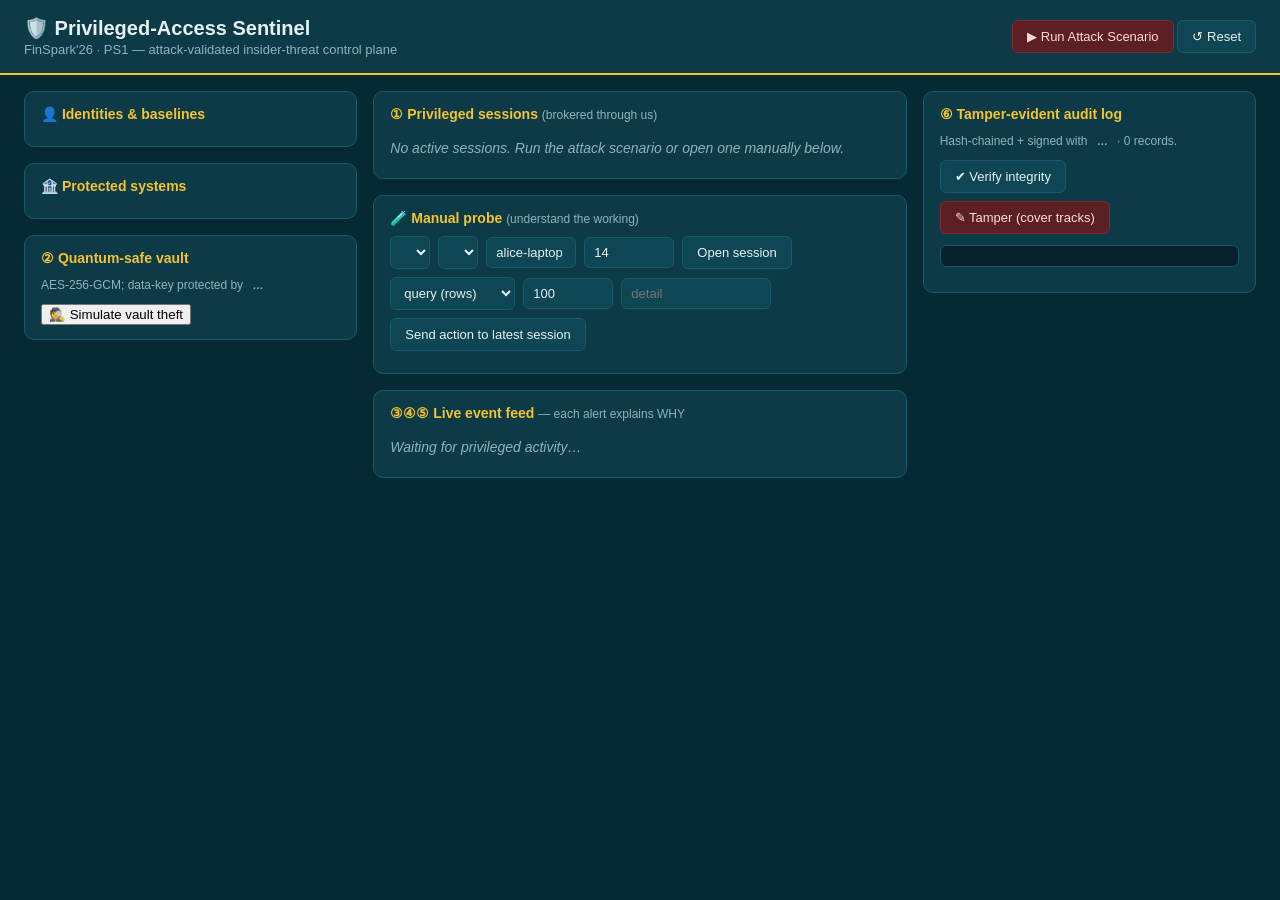
==== frontend/index.html @ d0da98f4 "Privileged-Access Sentinel — FinSpark'26 PS1 MVP Attack-validated insider-threat control plane for b" ====
<!DOCTYPE html>
<html lang="en">
<head>
  <meta charset="UTF-8" />
  <meta name="viewport" content="width=device-width, initial-scale=1.0" />
  <title>Privileged-Access Sentinel · FinSpark'26</title>
  <link rel="stylesheet" href="styles.css" />
</head>
<body>
  <header>
    <div>
      <h1>🛡️ Privileged-Access Sentinel</h1>
      <p class="sub">FinSpark'26 · PS1 — attack-validated insider-threat control plane</p>
    </div>
    <div class="controls">
      <button id="run-attack" class="danger">▶ Run Attack Scenario</button>
      <button id="reset">↺ Reset</button>
    </div>
  </header>

  <main>
    <!-- LEFT -->
    <section class="col">
      <div class="card">
        <h2>👤 Identities &amp; baselines</h2>
        <div id="identities"></div>
      </div>
      <div class="card">
        <h2>🏦 Protected systems</h2>
        <div id="systems"></div>
      </div>
      <div class="card">
        <h2>② Quantum-safe vault</h2>
        <p class="muted">AES-256-GCM; data-key protected by <span id="kem-status" class="crypto-badge">…</span></p>
        <button id="exfil">🕵 Simulate vault theft</button>
        <pre id="exfil-out" class="hidden"></pre>
      </div>
    </section>

    <!-- CENTER -->
    <section class="col wide">
      <div class="card">
        <h2>① Privileged sessions <span class="muted">(brokered through us)</span></h2>
        <div id="sessions" class="empty">No active sessions. Run the attack scenario or open one manually below.</div>
      </div>

      <div class="card">
        <h2>🧪 Manual probe <span class="muted">(understand the working)</span></h2>
        <div class="form-row">
          <select id="m-user"></select>
          <select id="m-system"></select>
          <input id="m-device" placeholder="device" value="alice-laptop" />
          <input id="m-hour" type="number" min="0" max="23" value="14" title="hour" />
          <button id="m-open">Open session</button>
        </div>
        <div class="form-row">
          <select id="m-action">
            <option value="query">query (rows)</option>
            <option value="create_user">create_user</option>
            <option value="grant">grant</option>
            <option value="config_change">config_change</option>
          </select>
          <input id="m-rows" type="number" value="100" title="rows" />
          <input id="m-detail" placeholder="detail" value="" />
          <button id="m-act">Send action to latest session</button>
        </div>
      </div>

      <div class="card">
        <h2>③④⑤ Live event feed <span class="muted">— each alert explains WHY</span></h2>
        <div id="feed" class="empty">Waiting for privileged activity…</div>
      </div>
    </section>

    <!-- RIGHT -->
    <section class="col">
      <div class="card">
        <h2>⑥ Tamper-evident audit log</h2>
        <p class="muted">Hash-chained + signed with <span id="sig-status" class="crypto-badge">…</span> · <span id="audit-count">0</span> records.</p>
        <div class="form-row">
          <button id="verify">✔ Verify integrity</button>
          <button id="tamper" class="danger">✎ Tamper (cover tracks)</button>
        </div>
        <div id="audit-result"></div>
        <pre id="audit-log"></pre>
      </div>
    </section>
  </main>
</body>
<script src="app.js"></script>
</html>
---- frontend/styles.css ----
:root {
  --bg: #062a33;
  --panel: #0c3a46;
  --panel2: #0f4654;
  --line: #1b5a6b;
  --text: #e6f2f4;
  --muted: #8fb3bb;
  --gold: #f4c430;
  --green: #34d399;
  --amber: #fbbf24;
  --orange: #fb923c;
  --red: #f87171;
}
* { box-sizing: border-box; }
body {
  margin: 0; background: var(--bg); color: var(--text);
  font-family: -apple-system, BlinkMacSystemFont, "Segoe UI", Roboto, sans-serif;
  font-size: 14px;
}
header {
  display: flex; justify-content: space-between; align-items: center;
  padding: 16px 24px; background: var(--panel); border-bottom: 2px solid var(--gold);
}
header h1 { margin: 0; font-size: 20px; }
.sub { margin: 2px 0 0; color: var(--muted); font-size: 13px; }
.controls button, .form-row button {
  background: var(--panel2); color: var(--text); border: 1px solid var(--line);
  padding: 8px 14px; border-radius: 6px; cursor: pointer; font-size: 13px;
}
.controls button:hover, .form-row button:hover { background: var(--line); }
button.danger { background: #5b1f24; border-color: #7f2a31; color: #ffd9dc; }
button.danger:hover { background: #7f2a31; }

main { display: grid; grid-template-columns: 1fr 1.6fr 1fr; gap: 16px; padding: 16px 24px; }
.col { display: flex; flex-direction: column; gap: 16px; }
.card { background: var(--panel); border: 1px solid var(--line); border-radius: 10px; padding: 14px 16px; }
.card h2 { margin: 0 0 10px; font-size: 14px; color: var(--gold); font-weight: 600; }
.muted { color: var(--muted); font-weight: 400; font-size: 12px; }
.empty { color: var(--muted); font-style: italic; padding: 8px 0; }
.hidden { display: none; }

/* identities & systems */
.idrow, .sysrow {
  display: flex; justify-content: space-between; padding: 6px 0;
  border-bottom: 1px solid var(--panel2); font-size: 13px;
}
.idrow:last-child, .sysrow:last-child { border-bottom: none; }
.idrow .meta { color: var(--muted); font-size: 11px; }
.tag { font-size: 10px; padding: 2px 7px; border-radius: 10px; font-weight: 600; }
.tag.crownjewel { background: #4a1d1f; color: #ffc9cc; }
.tag.high { background: #4a3a14; color: #ffe6a3; }
.tag.low { background: #163f33; color: #b6f0d8; }
.tag.medium { background: #1f3b4a; color: #bfe3f0; }

/* sessions */
.session { border: 1px solid var(--line); border-radius: 8px; padding: 12px; margin-bottom: 10px; background: var(--panel2); }
.session-head { display: flex; justify-content: space-between; align-items: center; }
.session-head b { font-size: 14px; }
.session-meta { color: var(--muted); font-size: 12px; margin: 4px 0 8px; }
.gauge { height: 10px; background: #06212a; border-radius: 6px; overflow: hidden; }
.gauge > div { height: 100%; transition: width .4s ease, background .4s ease; }
.risknum { font-variant-numeric: tabular-nums; font-weight: 700; }
.status { font-size: 11px; padding: 3px 9px; border-radius: 12px; font-weight: 700; text-transform: uppercase; letter-spacing: .03em; }
.status.active { background: #163f33; color: var(--green); }
.status.mfa_required { background: #4a3a14; color: var(--amber); }
.status.approval_required { background: #4a2c14; color: var(--orange); }
.status.killed { background: #4a1d1f; color: var(--red); }
.reasons { margin-top: 8px; }
.reasons .r { font-size: 12px; padding: 3px 0; color: #d9e8ea; }
.reasons .attck { color: var(--muted); font-size: 10px; margin-left: 6px; }

/* tiers / text colors */
.t-low { color: var(--green); }
.t-medium { color: var(--amber); }
.t-high { color: var(--orange); }
.t-critical { color: var(--red); }
.bg-low { background: var(--green); }
.bg-medium { background: var(--amber); }
.bg-high { background: var(--orange); }
.bg-critical { background: var(--red); }

/* feed */
.fitem { border-left: 3px solid var(--line); padding: 7px 10px; margin-bottom: 7px; background: var(--panel2); border-radius: 0 6px 6px 0; font-size: 13px; }
.fitem.blocked { border-left-color: var(--red); opacity: .85; }
.fitem .top { display: flex; justify-content: space-between; }
.fitem .delta { font-weight: 700; }
.fitem .sig { font-size: 12px; color: #d9e8ea; padding: 2px 0 2px 12px; }
.fitem .sig .attck { color: var(--muted); font-size: 10px; }
.fitem .resp { font-size: 11px; color: var(--gold); margin-top: 3px; }

/* forms */
.form-row { display: flex; gap: 8px; flex-wrap: wrap; margin-bottom: 8px; align-items: center; }
.form-row select, .form-row input {
  background: var(--panel2); color: var(--text); border: 1px solid var(--line);
  padding: 7px 9px; border-radius: 6px; font-size: 13px;
}
.form-row input { width: 90px; }
.form-row input#m-detail { width: 150px; }

/* audit */
.crypto-badge { font-weight: 700; padding: 1px 6px; border-radius: 4px; font-size: 11px; }
.crypto-badge.pqc { background: #163f33; color: var(--green); }
.crypto-badge.classical { background: #4a3a14; color: var(--amber); }
#audit-result { margin: 8px 0; font-size: 13px; }
.banner { padding: 8px 10px; border-radius: 6px; font-weight: 600; }
.banner.ok { background: #163f33; color: var(--green); }
.banner.bad { background: #4a1d1f; color: var(--red); }
pre { background: #06212a; border: 1px solid var(--line); border-radius: 6px; padding: 10px; font-size: 11px; max-height: 280px; overflow: auto; white-space: pre-wrap; color: #cfe6ea; }
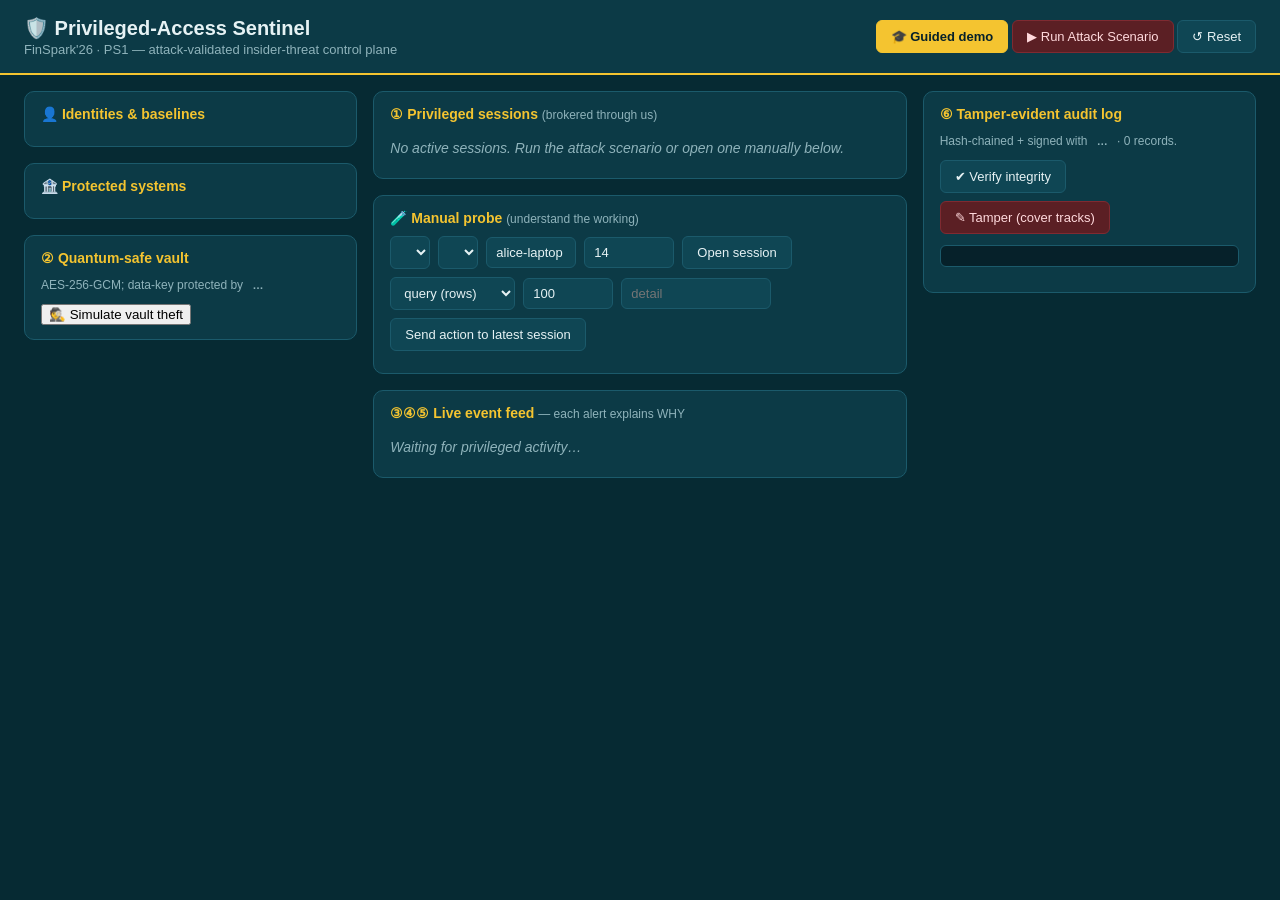
==== commit 8cf27359: "Add guided demo walkthrough; deploy to k8s; refresh deck Dashboard was hard to read cold — a first-t" ====
--- a/frontend/index.html
+++ b/frontend/index.html
@@ -4,7 +4,8 @@
   <meta charset="UTF-8" />
   <meta name="viewport" content="width=device-width, initial-scale=1.0" />
   <title>Privileged-Access Sentinel · FinSpark'26</title>
-  <link rel="stylesheet" href="styles.css" />
+  <!-- ?v= is a cache-buster: the CDN caches assets for 4h, so bump it on every frontend change. -->
+  <link rel="stylesheet" href="styles.css?v=2" />
 </head>
 <body>
   <header>
@@ -13,6 +14,7 @@
       <p class="sub">FinSpark'26 · PS1 — attack-validated insider-threat control plane</p>
     </div>
     <div class="controls">
+      <button id="tour-start" class="primary">🎓 Guided demo</button>
       <button id="run-attack" class="danger">▶ Run Attack Scenario</button>
       <button id="reset">↺ Reset</button>
     </div>
@@ -21,15 +23,15 @@
   <main>
     <!-- LEFT -->
     <section class="col">
-      <div class="card">
+      <div class="card" id="card-identities">
         <h2>👤 Identities &amp; baselines</h2>
         <div id="identities"></div>
       </div>
-      <div class="card">
+      <div class="card" id="card-systems">
         <h2>🏦 Protected systems</h2>
         <div id="systems"></div>
       </div>
-      <div class="card">
+      <div class="card" id="card-vault">
         <h2>② Quantum-safe vault</h2>
         <p class="muted">AES-256-GCM; data-key protected by <span id="kem-status" class="crypto-badge">…</span></p>
         <button id="exfil">🕵 Simulate vault theft</button>
@@ -39,12 +41,13 @@
 
     <!-- CENTER -->
     <section class="col wide">
-      <div class="card">
+      <div class="card" id="card-sessions">
         <h2>① Privileged sessions <span class="muted">(brokered through us)</span></h2>
+        <div id="narration" class="narration hidden"></div>
         <div id="sessions" class="empty">No active sessions. Run the attack scenario or open one manually below.</div>
       </div>
 
-      <div class="card">
+      <div class="card" id="card-probe">
         <h2>🧪 Manual probe <span class="muted">(understand the working)</span></h2>
         <div class="form-row">
           <select id="m-user"></select>
@@ -66,7 +69,7 @@
         </div>
       </div>
 
-      <div class="card">
+      <div class="card" id="card-feed">
         <h2>③④⑤ Live event feed <span class="muted">— each alert explains WHY</span></h2>
         <div id="feed" class="empty">Waiting for privileged activity…</div>
       </div>
@@ -74,7 +77,7 @@
 
     <!-- RIGHT -->
     <section class="col">
-      <div class="card">
+      <div class="card" id="card-audit">
         <h2>⑥ Tamper-evident audit log</h2>
         <p class="muted">Hash-chained + signed with <span id="sig-status" class="crypto-badge">…</span> · <span id="audit-count">0</span> records.</p>
         <div class="form-row">
@@ -86,6 +89,22 @@
       </div>
     </section>
   </main>
+
+  <!-- Guided demo coach -->
+  <aside id="tour" class="hidden" aria-live="polite">
+    <div class="tour-head">
+      <span id="tour-count" class="tour-count"></span>
+      <button id="tour-close" class="tour-x" title="Close guide">✕</button>
+    </div>
+    <h3 id="tour-title"></h3>
+    <div id="tour-body"></div>
+    <div id="tour-do" class="tour-do hidden"></div>
+    <div class="tour-nav">
+      <button id="tour-back">← Back</button>
+      <div class="tour-dots" id="tour-dots"></div>
+      <button id="tour-next" class="primary">Next →</button>
+    </div>
+  </aside>
 </body>
-<script src="app.js"></script>
+<script src="app.js?v=2"></script>
 </html>
--- a/frontend/styles.css
+++ b/frontend/styles.css
@@ -106,3 +106,59 @@
 .banner.ok { background: #163f33; color: var(--green); }
 .banner.bad { background: #4a1d1f; color: var(--red); }
 pre { background: #06212a; border: 1px solid var(--line); border-radius: 6px; padding: 10px; font-size: 11px; max-height: 280px; overflow: auto; white-space: pre-wrap; color: #cfe6ea; }
+
+/* ---------- guided demo ---------- */
+button.primary { background: var(--gold); border-color: var(--gold); color: #06212a; font-weight: 700; }
+button.primary:hover { background: #ffd75e; border-color: #ffd75e; }
+button:disabled { opacity: .4; cursor: not-allowed; }
+
+#tour {
+  position: fixed; right: 22px; bottom: 22px; width: 355px; z-index: 60;
+  background: var(--panel); border: 1px solid var(--gold); border-radius: 12px;
+  padding: 14px 16px 12px; box-shadow: 0 18px 44px rgba(0,0,0,.55);
+}
+.tour-head { display: flex; justify-content: space-between; align-items: center; }
+.tour-count { font-size: 11px; font-weight: 700; letter-spacing: .08em; text-transform: uppercase; color: var(--gold); }
+.tour-x { background: none; border: none; color: var(--muted); cursor: pointer; font-size: 14px; padding: 0 2px; }
+.tour-x:hover { color: var(--text); }
+#tour h3 { margin: 6px 0 6px; font-size: 15px; }
+#tour-body { font-size: 13px; line-height: 1.5; color: #d9e8ea; }
+#tour-body b { color: #fff; }
+#tour-body code { background: #06212a; border: 1px solid var(--line); border-radius: 4px; padding: 0 4px; font-size: 12px; }
+.tour-do {
+  margin-top: 9px; padding: 8px 10px; border-radius: 6px; font-size: 12.5px; font-weight: 600;
+  background: #4a3a14; color: #ffe6a3; border-left: 3px solid var(--gold);
+}
+.tour-nav { display: flex; align-items: center; justify-content: space-between; gap: 8px; margin-top: 12px; }
+.tour-nav button { background: var(--panel2); color: var(--text); border: 1px solid var(--line); padding: 6px 12px; border-radius: 6px; cursor: pointer; font-size: 12.5px; }
+.tour-nav button:hover:not(:disabled) { background: var(--line); }
+.tour-nav button.primary:hover:not(:disabled) { background: #ffd75e; }
+.tour-dots { display: flex; gap: 5px; }
+.tour-dots i { width: 6px; height: 6px; border-radius: 50%; background: var(--line); display: block; }
+.tour-dots i.on { background: var(--gold); }
+.tour-dots i.done { background: #6b6250; }
+
+/* spotlight on the element the current step is talking about */
+.spotlight {
+  outline: 2px solid var(--gold);
+  box-shadow: 0 0 0 4px rgba(244,196,48,.14), 0 0 26px rgba(244,196,48,.22);
+  border-radius: 10px; position: relative; z-index: 5;
+}
+.spotlight-btn { animation: pulse 1.5s ease-in-out infinite; }
+@keyframes pulse {
+  0%, 100% { box-shadow: 0 0 0 0 rgba(244,196,48,.5); }
+  50%      { box-shadow: 0 0 0 7px rgba(244,196,48,0); }
+}
+
+/* live attack narration */
+.narration {
+  margin-bottom: 10px; padding: 8px 11px; border-radius: 6px; font-size: 12.5px;
+  background: #4a1d1f; color: #ffd9dc; border-left: 3px solid var(--red);
+}
+.narration .n-step { font-weight: 700; letter-spacing: .04em; text-transform: uppercase; font-size: 10.5px; color: #ff9ea4; }
+.narration.done { background: #163f33; color: #b6f0d8; border-left-color: var(--green); }
+.narration.done .n-step { color: var(--green); }
+
+@media (max-width: 1100px) {
+  #tour { right: 12px; bottom: 12px; width: auto; left: 12px; }
+}
